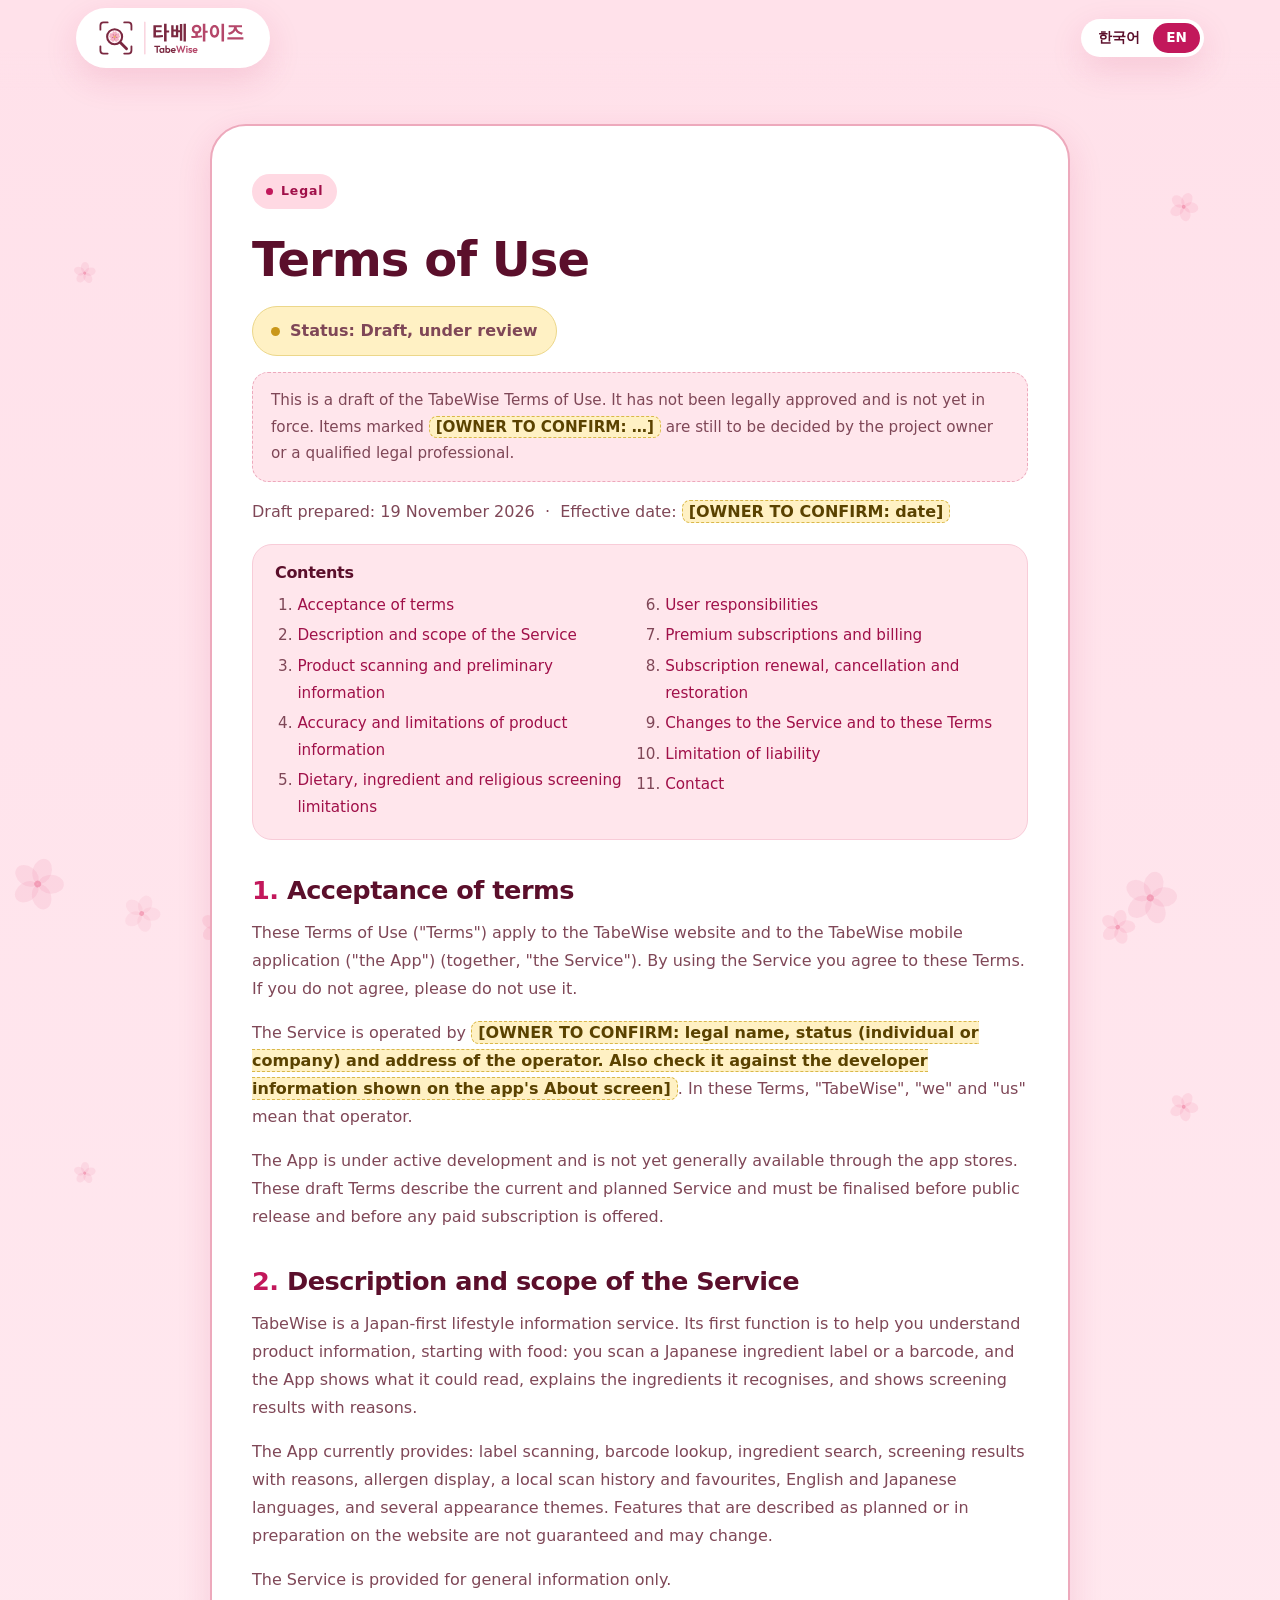
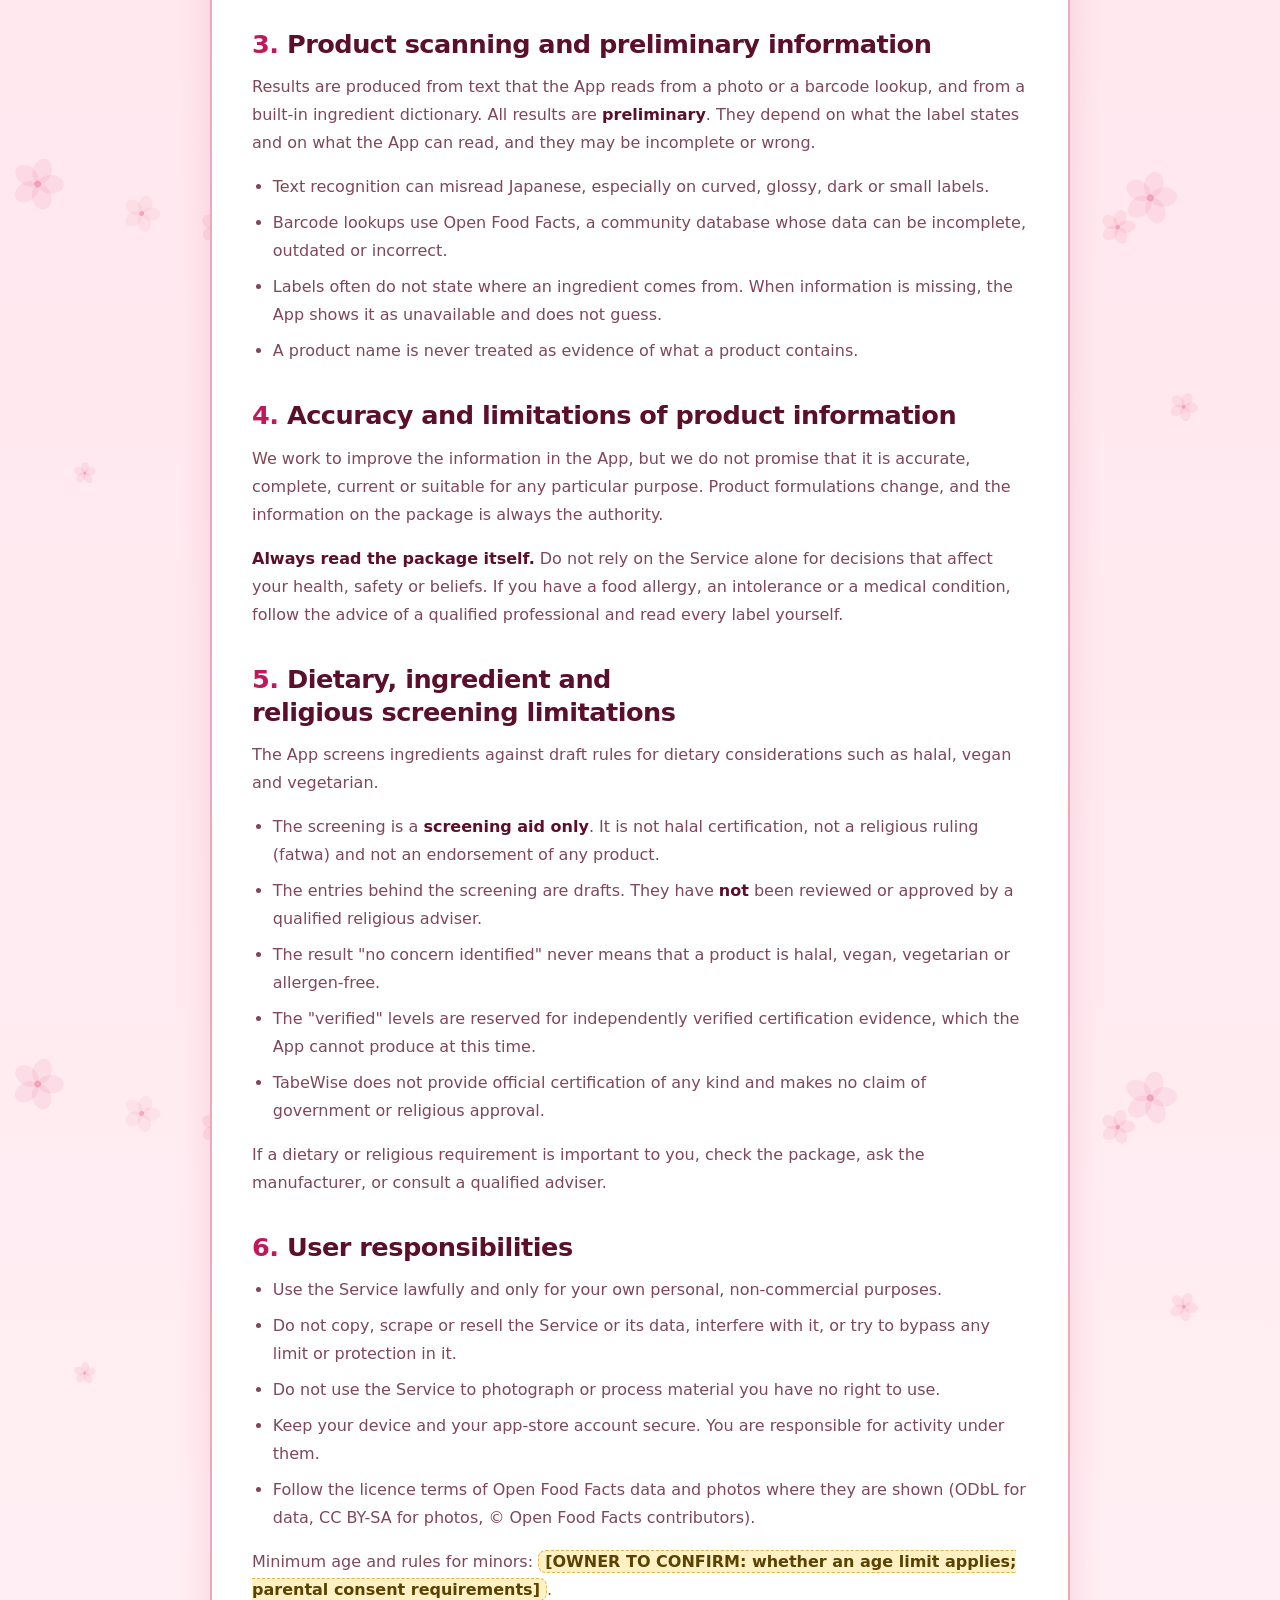
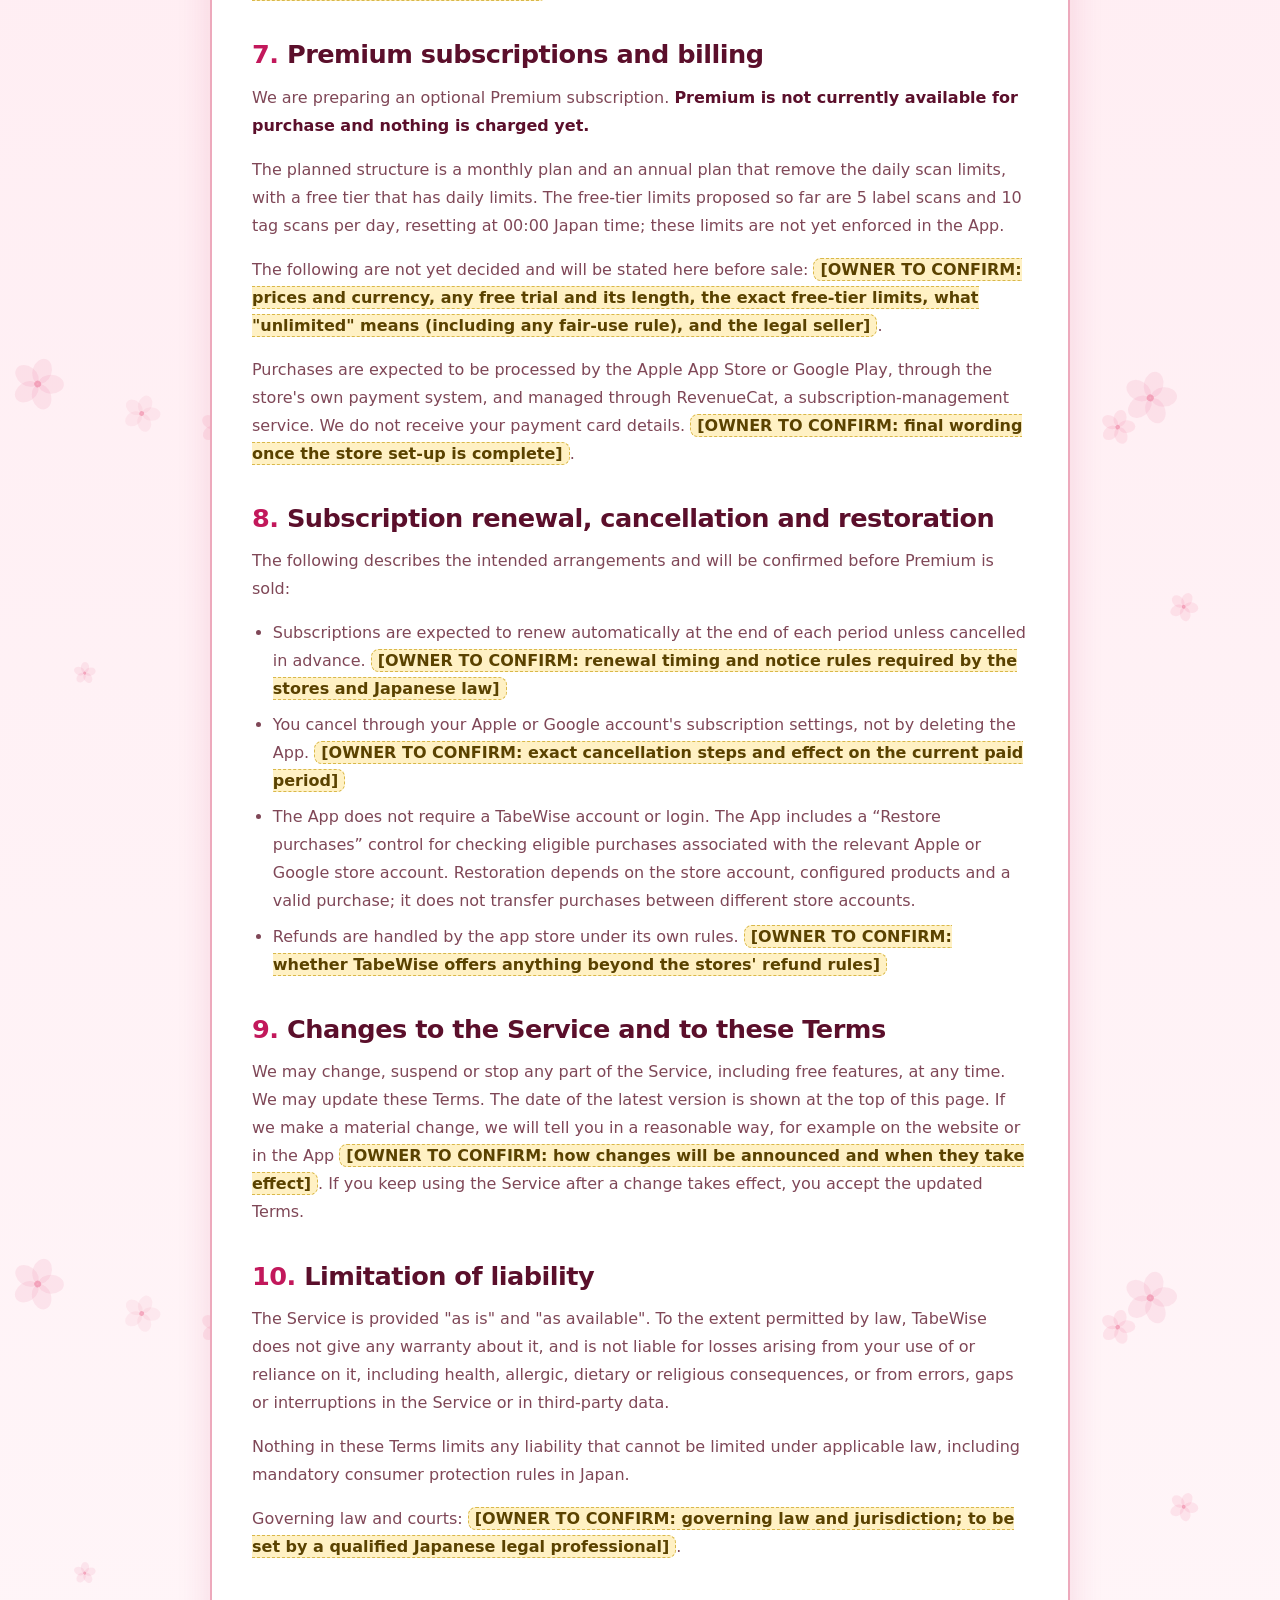
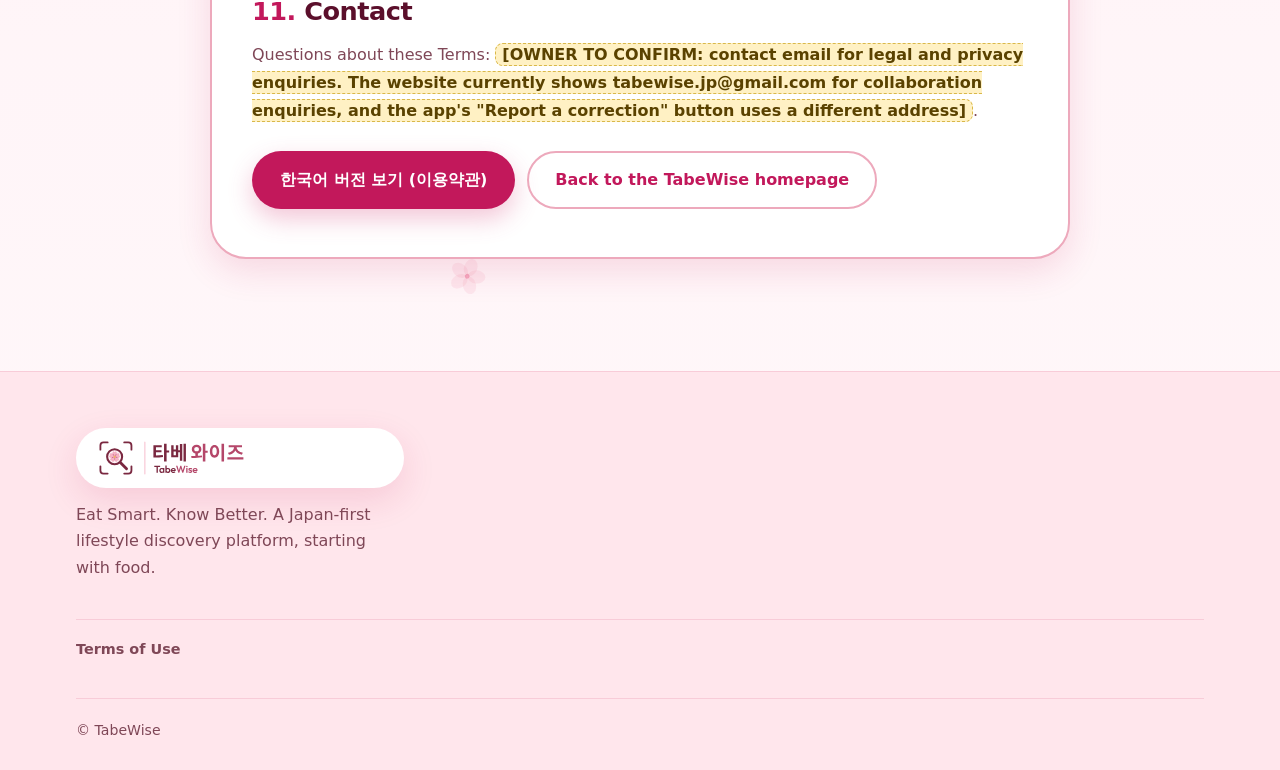
==== terms-en.html @ 06de45da "Add Korean Terms of Use draft (and English version) with footer link Co-Authored-By: Claude Sonnet 5" ====
<!doctype html>
<html lang="en">
<head>
<meta charset="utf-8">
<meta name="color-scheme" content="light">
<meta name="viewport" content="width=device-width, initial-scale=1">
<title>Terms of Use (Draft) | TabeWise</title>
<meta name="description" content="Draft TabeWise Terms of Use (under review). Not yet in force.">
<meta name="theme-color" content="#ffe1ea">
<meta name="robots" content="noindex">
<link rel="icon" type="image/svg+xml" href="images/favicon.svg">
<link rel="icon" type="image/png" sizes="32x32" href="images/favicon-32.png">
<link rel="alternate" hreflang="ko" href="terms.html">
<link rel="alternate" hreflang="en" href="terms-en.html">
<meta property="og:type" content="website">
<meta property="og:site_name" content="TabeWise">
<meta property="og:title" content="Terms of Use (Draft) | TabeWise">
<meta property="og:description" content="Draft TabeWise Terms of Use (under review). Not yet in force.">
<meta property="og:locale" content="en_US">
<link rel="stylesheet" href="css/style.css?v=15">
<link rel="stylesheet" href="css/legal.css?v=2">
</head>
<body>
<header class="nav">
  <div class="wrap">
    <a class="brand" href="index.html" aria-label="TabeWise 타베와이즈"><img src="images/tabewise-logo-animated.svg" width="166" height="52" alt="타베와이즈 TabeWise"></a>
    <div class="lang" role="group" aria-label="Language"><a href="terms.html" lang="ko" hreflang="ko">한국어</a><a href="terms-en.html" lang="en" hreflang="en" aria-current="page">EN</a></div>
  </div>
</header>

<main id="main" class="legal-page">
  <div class="wrap">
    <article class="legal-card legal-doc">
      <span class="eyebrow">Legal</span>
      <h1>Terms of Use</h1>
      <p class="legal-status" role="status"><i aria-hidden="true"></i><span>Status: Draft, under review</span></p>
      <p class="note">This is a draft of the TabeWise Terms of Use. It has not been legally approved and is not yet in force. Items marked <mark class="confirm">[OWNER TO CONFIRM: …]</mark> are still to be decided by the project owner or a qualified legal professional.</p>
      <p class="doc-meta">Draft prepared: 19 November 2026 &nbsp;·&nbsp; Effective date: <mark class="confirm">[OWNER TO CONFIRM: date]</mark></p>
      <nav class="toc" aria-label="Contents"><h2>Contents</h2><ol><li><a href="#acceptance">Acceptance of terms</a></li><li><a href="#scope">Description and scope of the Service</a></li><li><a href="#scanning">Product scanning and preliminary information</a></li><li><a href="#accuracy">Accuracy and limitations of product information</a></li><li><a href="#dietary">Dietary, ingredient and religious screening limitations</a></li><li><a href="#responsibilities">User responsibilities</a></li><li><a href="#premium">Premium subscriptions and billing</a></li><li><a href="#renewal">Subscription renewal, cancellation and restoration</a></li><li><a href="#changes">Changes to the Service and to these Terms</a></li><li><a href="#liability">Limitation of liability</a></li><li><a href="#contact">Contact</a></li></ol></nav>
<section class="doc-section" id="acceptance"><h2><span class="num">1.</span> Acceptance of terms</h2><p>These Terms of Use ("Terms") apply to the TabeWise website and to the TabeWise mobile application ("the App") (together, "the Service"). By using the Service you agree to these Terms. If you do not agree, please do not use it.</p><p>The Service is operated by <mark class="confirm">[OWNER TO CONFIRM: legal name, status (individual or company) and address of the operator. Also check it against the developer information shown on the app's About screen]</mark>. In these Terms, "TabeWise", "we" and "us" mean that operator.</p><p>The App is under active development and is not yet generally available through the app stores. These draft Terms describe the current and planned Service and must be finalised before public release and before any paid subscription is offered.</p></section>
<section class="doc-section" id="scope"><h2><span class="num">2.</span> Description and scope of the Service</h2><p>TabeWise is a Japan-first lifestyle information service. Its first function is to help you understand product information, starting with food: you scan a Japanese ingredient label or a barcode, and the App shows what it could read, explains the ingredients it recognises, and shows screening results with reasons.</p><p>The App currently provides: label scanning, barcode lookup, ingredient search, screening results with reasons, allergen display, a local scan history and favourites, English and Japanese languages, and several appearance themes. Features that are described as planned or in preparation on the website are not guaranteed and may change.</p><p>The Service is provided for general information only.</p></section>
<section class="doc-section" id="scanning"><h2><span class="num">3.</span> Product scanning and preliminary information</h2><p>Results are produced from text that the App reads from a photo or a barcode lookup, and from a built-in ingredient dictionary. All results are <strong>preliminary</strong>. They depend on what the label states and on what the App can read, and they may be incomplete or wrong.</p><ul><li>Text recognition can misread Japanese, especially on curved, glossy, dark or small labels.</li><li>Barcode lookups use Open Food Facts, a community database whose data can be incomplete, outdated or incorrect.</li><li>Labels often do not state where an ingredient comes from. When information is missing, the App shows it as unavailable and does not guess.</li><li>A product name is never treated as evidence of what a product contains.</li></ul></section>
<section class="doc-section" id="accuracy"><h2><span class="num">4.</span> Accuracy and limitations of product information</h2><p>We work to improve the information in the App, but we do not promise that it is accurate, complete, current or suitable for any particular purpose. Product formulations change, and the information on the package is always the authority.</p><p><strong>Always read the package itself.</strong> Do not rely on the Service alone for decisions that affect your health, safety or beliefs. If you have a food allergy, an intolerance or a medical condition, follow the advice of a qualified professional and read every label yourself.</p></section>
<section class="doc-section" id="dietary"><h2><span class="num">5.</span> Dietary, ingredient and religious screening limitations</h2><p>The App screens ingredients against draft rules for dietary considerations such as halal, vegan and vegetarian.</p><ul><li>The screening is a <strong>screening aid only</strong>. It is not halal certification, not a religious ruling (fatwa) and not an endorsement of any product.</li><li>The entries behind the screening are drafts. They have <strong>not</strong> been reviewed or approved by a qualified religious adviser.</li><li>The result "no concern identified" never means that a product is halal, vegan, vegetarian or allergen-free.</li><li>The "verified" levels are reserved for independently verified certification evidence, which the App cannot produce at this time.</li><li>TabeWise does not provide official certification of any kind and makes no claim of government or religious approval.</li></ul><p>If a dietary or religious requirement is important to you, check the package, ask the manufacturer, or consult a qualified adviser.</p></section>
<section class="doc-section" id="responsibilities"><h2><span class="num">6.</span> User responsibilities</h2><ul><li>Use the Service lawfully and only for your own personal, non-commercial purposes.</li><li>Do not copy, scrape or resell the Service or its data, interfere with it, or try to bypass any limit or protection in it.</li><li>Do not use the Service to photograph or process material you have no right to use.</li><li>Keep your device and your app-store account secure. You are responsible for activity under them.</li><li>Follow the licence terms of Open Food Facts data and photos where they are shown (ODbL for data, CC BY-SA for photos, © Open Food Facts contributors).</li></ul><p>Minimum age and rules for minors: <mark class="confirm">[OWNER TO CONFIRM: whether an age limit applies; parental consent requirements]</mark>.</p></section>
<section class="doc-section" id="premium"><h2><span class="num">7.</span> Premium subscriptions and billing</h2><p>We are preparing an optional Premium subscription. <strong>Premium is not currently available for purchase and nothing is charged yet.</strong></p><p>The planned structure is a monthly plan and an annual plan that remove the daily scan limits, with a free tier that has daily limits. The free-tier limits proposed so far are 5 label scans and 10 tag scans per day, resetting at 00:00 Japan time; these limits are not yet enforced in the App.</p><p>The following are not yet decided and will be stated here before sale: <mark class="confirm">[OWNER TO CONFIRM: prices and currency, any free trial and its length, the exact free-tier limits, what "unlimited" means (including any fair-use rule), and the legal seller]</mark>.</p><p>Purchases are expected to be processed by the Apple App Store or Google Play, through the store's own payment system, and managed through RevenueCat, a subscription-management service. We do not receive your payment card details. <mark class="confirm">[OWNER TO CONFIRM: final wording once the store set-up is complete]</mark>.</p></section>
<section class="doc-section" id="renewal"><h2><span class="num">8.</span> Subscription renewal, cancellation and restoration</h2><p>The following describes the intended arrangements and will be confirmed before Premium is sold:</p><ul><li>Subscriptions are expected to renew automatically at the end of each period unless cancelled in advance. <mark class="confirm">[OWNER TO CONFIRM: renewal timing and notice rules required by the stores and Japanese law]</mark></li><li>You cancel through your Apple or Google account's subscription settings, not by deleting the App. <mark class="confirm">[OWNER TO CONFIRM: exact cancellation steps and effect on the current paid period]</mark></li><li>The App does not require a TabeWise account or login. The App includes a “Restore purchases” control for checking eligible purchases associated with the relevant Apple or Google store account. Restoration depends on the store account, configured products and a valid purchase; it does not transfer purchases between different store accounts.</li><li>Refunds are handled by the app store under its own rules. <mark class="confirm">[OWNER TO CONFIRM: whether TabeWise offers anything beyond the stores' refund rules]</mark></li></ul></section>
<section class="doc-section" id="changes"><h2><span class="num">9.</span> Changes to the Service and to these Terms</h2><p>We may change, suspend or stop any part of the Service, including free features, at any time. We may update these Terms. The date of the latest version is shown at the top of this page. If we make a material change, we will tell you in a reasonable way, for example on the website or in the App <mark class="confirm">[OWNER TO CONFIRM: how changes will be announced and when they take effect]</mark>. If you keep using the Service after a change takes effect, you accept the updated Terms.</p></section>
<section class="doc-section" id="liability"><h2><span class="num">10.</span> Limitation of liability</h2><p>The Service is provided "as is" and "as available". To the extent permitted by law, TabeWise does not give any warranty about it, and is not liable for losses arising from your use of or reliance on it, including health, allergic, dietary or religious consequences, or from errors, gaps or interruptions in the Service or in third-party data.</p><p>Nothing in these Terms limits any liability that cannot be limited under applicable law, including mandatory consumer protection rules in Japan.</p><p>Governing law and courts: <mark class="confirm">[OWNER TO CONFIRM: governing law and jurisdiction; to be set by a qualified Japanese legal professional]</mark>.</p></section>
<section class="doc-section" id="contact"><h2><span class="num">11.</span> Contact</h2><p>Questions about these Terms: <mark class="confirm">[OWNER TO CONFIRM: contact email for legal and privacy enquiries. The website currently shows tabewise.jp@gmail.com for collaboration enquiries, and the app's "Report a correction" button uses a different address]</mark>.</p></section>
      <div class="legal-actions">
        <a class="btn btn-primary" href="terms.html" lang="ko" hreflang="ko">한국어 버전 보기 (이용약관)</a>
        <a class="btn btn-ghost" href="index.html">Back to the TabeWise homepage</a>
      </div>
    </article>
  </div>
</main>

<footer>
  <div class="wrap">
    <div class="fgrid">
      <div>
        <a class="brand" href="#top" aria-label="TabeWise 타베와이즈"><img src="images/tabewise-logo-animated.svg" width="166" height="52" alt="타베와이즈 TabeWise"></a>
        <p class="foot-p">Eat Smart. Know Better. A Japan-first lifestyle discovery platform, starting with food.</p>
      </div>
    </div>
    <nav class="legal-links" aria-label="Legal"><a href="terms-en.html">Terms of Use</a></nav>
    <div class="small"><span>© TabeWise</span></div>
  </div>
</footer>
</body>
</html>
---- css/style.css ----
:root{
    --bg:#fff0f3; --bg2:#ffe6ec; --card:#ffffff; --ink:#5b0f2b; --muted:#7f4757;
    --pink:#ffd9e3; --pink2:#eda9bc; --rose:#c2185b; --rose-d:#a01049;
    --lav:#e9defc; --mint:#dcefc6; --peach:#ffe3d2; --sky:#dcedff; --butter:#fff1c4;
    --bg-top:#ffe1ea; --bg-bottom:#fff8fa; --on-rose:#fff; --cta-a:#d6336f; --cta-b:#a01049;
    --line:#f8ccd8; --shadow:0 12px 34px rgba(201,36,92,.14); --dark:#ffd9e3; --on-dark:#5b0f2b; --green:#1d6a1f;
  }
  *{box-sizing:border-box}
  html{scroll-behavior:smooth}
  body{margin:0;background:url("data:image/svg+xml,%3Csvg xmlns=%22http://www.w3.org/2000/svg%22 width=%22900%22 height=%22900%22 viewBox=%220 0 900 900%22%3E%3Cg transform=%22translate%28407.1 503.8%29 rotate%28168%29%22 fill=%22%23ec6f94%22 fill-opacity=%220.11%22%3E%3Cellipse cx=%220%22 cy=%22-13.1%22 rx=%229.3%22 ry=%2212.5%22 transform=%22rotate%280%29%22/%3E%3Cellipse cx=%220%22 cy=%22-13.1%22 rx=%229.3%22 ry=%2212.5%22 transform=%22rotate%2872%29%22/%3E%3Cellipse cx=%220%22 cy=%22-13.1%22 rx=%229.3%22 ry=%2212.5%22 transform=%22rotate%28144%29%22/%3E%3Cellipse cx=%220%22 cy=%22-13.1%22 rx=%229.3%22 ry=%2212.5%22 transform=%22rotate%28216%29%22/%3E%3Cellipse cx=%220%22 cy=%22-13.1%22 rx=%229.3%22 ry=%2212.5%22 transform=%22rotate%28288%29%22/%3E%3Ccircle r=%223.3%22 fill-opacity=%22.5%22/%3E%3C/g%3E%3Cg transform=%22translate%28528.6 166.2%29 rotate%28227%29%22 fill=%22%23ec6f94%22 fill-opacity=%220.13%22%3E%3Cellipse cx=%220%22 cy=%22-9.5%22 rx=%226.7%22 ry=%229.0%22 transform=%22rotate%280%29%22/%3E%3Cellipse cx=%220%22 cy=%22-9.5%22 rx=%226.7%22 ry=%229.0%22 transform=%22rotate%2872%29%22/%3E%3Cellipse cx=%220%22 cy=%22-9.5%22 rx=%226.7%22 ry=%229.0%22 transform=%22rotate%28144%29%22/%3E%3Cellipse cx=%220%22 cy=%22-9.5%22 rx=%226.7%22 ry=%229.0%22 transform=%22rotate%28216%29%22/%3E%3Cellipse cx=%220%22 cy=%22-9.5%22 rx=%226.7%22 ry=%229.0%22 transform=%22rotate%28288%29%22/%3E%3Ccircle r=%222.4%22 fill-opacity=%22.5%22/%3E%3C/g%3E%3Cg transform=%22translate%2884.7 273.1%29 rotate%28291%29%22 fill=%22%23ec6f94%22 fill-opacity=%220.12%22%3E%3Cellipse cx=%220%22 cy=%22-5.7%22 rx=%224.1%22 ry=%225.5%22 transform=%22rotate%280%29%22/%3E%3Cellipse cx=%220%22 cy=%22-5.7%22 rx=%224.1%22 ry=%225.5%22 transform=%22rotate%2872%29%22/%3E%3Cellipse cx=%220%22 cy=%22-5.7%22 rx=%224.1%22 ry=%225.5%22 transform=%22rotate%28144%29%22/%3E%3Cellipse cx=%220%22 cy=%22-5.7%22 rx=%224.1%22 ry=%225.5%22 transform=%22rotate%28216%29%22/%3E%3Cellipse cx=%220%22 cy=%22-5.7%22 rx=%224.1%22 ry=%225.5%22 transform=%22rotate%28288%29%22/%3E%3Ccircle r=%221.5%22 fill-opacity=%22.5%22/%3E%3C/g%3E%3Cg transform=%22translate%2837.7 -16.0%29 rotate%28235%29%22 fill=%22%23ec6f94%22 fill-opacity=%220.12%22%3E%3Cellipse cx=%220%22 cy=%22-13.4%22 rx=%229.5%22 ry=%2212.8%22 transform=%22rotate%280%29%22/%3E%3Cellipse cx=%220%22 cy=%22-13.4%22 rx=%229.5%22 ry=%2212.8%22 transform=%22rotate%2872%29%22/%3E%3Cellipse cx=%220%22 cy=%22-13.4%22 rx=%229.5%22 ry=%2212.8%22 transform=%22rotate%28144%29%22/%3E%3Cellipse cx=%220%22 cy=%22-13.4%22 rx=%229.5%22 ry=%2212.8%22 transform=%22rotate%28216%29%22/%3E%3Cellipse cx=%220%22 cy=%22-13.4%22 rx=%229.5%22 ry=%2212.8%22 transform=%22rotate%28288%29%22/%3E%3Ccircle r=%223.4%22 fill-opacity=%22.5%22/%3E%3C/g%3E%3Cg transform=%22translate%2837.7 884.0%29 rotate%28235%29%22 fill=%22%23ec6f94%22 fill-opacity=%220.12%22%3E%3Cellipse cx=%220%22 cy=%22-13.4%22 rx=%229.5%22 ry=%2212.8%22 transform=%22rotate%280%29%22/%3E%3Cellipse cx=%220%22 cy=%22-13.4%22 rx=%229.5%22 ry=%2212.8%22 transform=%22rotate%2872%29%22/%3E%3Cellipse cx=%220%22 cy=%22-13.4%22 rx=%229.5%22 ry=%2212.8%22 transform=%22rotate%28144%29%22/%3E%3Cellipse cx=%220%22 cy=%22-13.4%22 rx=%229.5%22 ry=%2212.8%22 transform=%22rotate%28216%29%22/%3E%3Cellipse cx=%220%22 cy=%22-13.4%22 rx=%229.5%22 ry=%2212.8%22 transform=%22rotate%28288%29%22/%3E%3Ccircle r=%223.4%22 fill-opacity=%22.5%22/%3E%3C/g%3E%3Cg transform=%22translate%28937.7 -16.0%29 rotate%28235%29%22 fill=%22%23ec6f94%22 fill-opacity=%220.12%22%3E%3Cellipse cx=%220%22 cy=%22-13.4%22 rx=%229.5%22 ry=%2212.8%22 transform=%22rotate%280%29%22/%3E%3Cellipse cx=%220%22 cy=%22-13.4%22 rx=%229.5%22 ry=%2212.8%22 transform=%22rotate%2872%29%22/%3E%3Cellipse cx=%220%22 cy=%22-13.4%22 rx=%229.5%22 ry=%2212.8%22 transform=%22rotate%28144%29%22/%3E%3Cellipse cx=%220%22 cy=%22-13.4%22 rx=%229.5%22 ry=%2212.8%22 transform=%22rotate%28216%29%22/%3E%3Cellipse cx=%220%22 cy=%22-13.4%22 rx=%229.5%22 ry=%2212.8%22 transform=%22rotate%28288%29%22/%3E%3Ccircle r=%223.4%22 fill-opacity=%22.5%22/%3E%3C/g%3E%3Cg transform=%22translate%28937.7 884.0%29 rotate%28235%29%22 fill=%22%23ec6f94%22 fill-opacity=%220.12%22%3E%3Cellipse cx=%220%22 cy=%22-13.4%22 rx=%229.5%22 ry=%2212.8%22 transform=%22rotate%280%29%22/%3E%3Cellipse cx=%220%22 cy=%22-13.4%22 rx=%229.5%22 ry=%2212.8%22 transform=%22rotate%2872%29%22/%3E%3Cellipse cx=%220%22 cy=%22-13.4%22 rx=%229.5%22 ry=%2212.8%22 transform=%22rotate%28144%29%22/%3E%3Cellipse cx=%220%22 cy=%22-13.4%22 rx=%229.5%22 ry=%2212.8%22 transform=%22rotate%28216%29%22/%3E%3Cellipse cx=%220%22 cy=%22-13.4%22 rx=%229.5%22 ry=%2212.8%22 transform=%22rotate%28288%29%22/%3E%3Ccircle r=%223.4%22 fill-opacity=%22.5%22/%3E%3C/g%3E%3Cg transform=%22translate%28141.7 13.5%29 rotate%2821%29%22 fill=%22%23ec6f94%22 fill-opacity=%220.09%22%3E%3Cellipse cx=%220%22 cy=%22-9.6%22 rx=%226.8%22 ry=%229.2%22 transform=%22rotate%280%29%22/%3E%3Cellipse cx=%220%22 cy=%22-9.6%22 rx=%226.8%22 ry=%229.2%22 transform=%22rotate%2872%29%22/%3E%3Cellipse cx=%220%22 cy=%22-9.6%22 rx=%226.8%22 ry=%229.2%22 transform=%22rotate%28144%29%22/%3E%3Cellipse cx=%220%22 cy=%22-9.6%22 rx=%226.8%22 ry=%229.2%22 transform=%22rotate%28216%29%22/%3E%3Cellipse cx=%220%22 cy=%22-9.6%22 rx=%226.8%22 ry=%229.2%22 transform=%22rotate%28288%29%22/%3E%3Ccircle r=%222.4%22 fill-opacity=%22.5%22/%3E%3C/g%3E%3Cg transform=%22translate%28141.7 913.5%29 rotate%2821%29%22 fill=%22%23ec6f94%22 fill-opacity=%220.09%22%3E%3Cellipse cx=%220%22 cy=%22-9.6%22 rx=%226.8%22 ry=%229.2%22 transform=%22rotate%280%29%22/%3E%3Cellipse cx=%220%22 cy=%22-9.6%22 rx=%226.8%22 ry=%229.2%22 transform=%22rotate%2872%29%22/%3E%3Cellipse cx=%220%22 cy=%22-9.6%22 rx=%226.8%22 ry=%229.2%22 transform=%22rotate%28144%29%22/%3E%3Cellipse cx=%220%22 cy=%22-9.6%22 rx=%226.8%22 ry=%229.2%22 transform=%22rotate%28216%29%22/%3E%3Cellipse cx=%220%22 cy=%22-9.6%22 rx=%226.8%22 ry=%229.2%22 transform=%22rotate%28288%29%22/%3E%3Ccircle r=%222.4%22 fill-opacity=%22.5%22/%3E%3C/g%3E%3Cg transform=%22translate%28217.7 27.1%29 rotate%28159%29%22 fill=%22%23ec6f94%22 fill-opacity=%220.13%22%3E%3Cellipse cx=%220%22 cy=%22-9.0%22 rx=%226.4%22 ry=%228.6%22 transform=%22rotate%280%29%22/%3E%3Cellipse cx=%220%22 cy=%22-9.0%22 rx=%226.4%22 ry=%228.6%22 transform=%22rotate%2872%29%22/%3E%3Cellipse cx=%220%22 cy=%22-9.0%22 rx=%226.4%22 ry=%228.6%22 transform=%22rotate%28144%29%22/%3E%3Cellipse cx=%220%22 cy=%22-9.0%22 rx=%226.4%22 ry=%228.6%22 transform=%22rotate%28216%29%22/%3E%3Cellipse cx=%220%22 cy=%22-9.0%22 rx=%226.4%22 ry=%228.6%22 transform=%22rotate%28288%29%22/%3E%3Ccircle r=%222.3%22 fill-opacity=%22.5%22/%3E%3C/g%3E%3Cg transform=%22translate%28217.7 927.1%29 rotate%28159%29%22 fill=%22%23ec6f94%22 fill-opacity=%220.13%22%3E%3Cellipse cx=%220%22 cy=%22-9.0%22 rx=%226.4%22 ry=%228.6%22 transform=%22rotate%280%29%22/%3E%3Cellipse cx=%220%22 cy=%22-9.0%22 rx=%226.4%22 ry=%228.6%22 transform=%22rotate%2872%29%22/%3E%3Cellipse cx=%220%22 cy=%22-9.0%22 rx=%226.4%22 ry=%228.6%22 transform=%22rotate%28144%29%22/%3E%3Cellipse cx=%220%22 cy=%22-9.0%22 rx=%226.4%22 ry=%228.6%22 transform=%22rotate%28216%29%22/%3E%3Cellipse cx=%220%22 cy=%22-9.0%22 rx=%226.4%22 ry=%228.6%22 transform=%22rotate%28288%29%22/%3E%3Ccircle r=%222.3%22 fill-opacity=%22.5%22/%3E%3C/g%3E%3Cg transform=%22translate%28467.2 576.3%29 rotate%28238%29%22 fill=%22%23ec6f94%22 fill-opacity=%220.11%22%3E%3Cellipse cx=%220%22 cy=%22-9.3%22 rx=%226.6%22 ry=%228.9%22 transform=%22rotate%280%29%22/%3E%3Cellipse cx=%220%22 cy=%22-9.3%22 rx=%226.6%22 ry=%228.9%22 transform=%22rotate%2872%29%22/%3E%3Cellipse cx=%220%22 cy=%22-9.3%22 rx=%226.6%22 ry=%228.9%22 transform=%22rotate%28144%29%22/%3E%3Cellipse cx=%220%22 cy=%22-9.3%22 rx=%226.6%22 ry=%228.9%22 transform=%22rotate%28216%29%22/%3E%3Cellipse cx=%220%22 cy=%22-9.3%22 rx=%226.6%22 ry=%228.9%22 transform=%22rotate%28288%29%22/%3E%3Ccircle r=%222.4%22 fill-opacity=%22.5%22/%3E%3C/g%3E%3Cg transform=%22translate%28250.3 -2.1%29 rotate%28302%29%22 fill=%22%23ec6f94%22 fill-opacity=%220.12%22%3E%3Cellipse cx=%220%22 cy=%22-13.7%22 rx=%229.7%22 ry=%2213.1%22 transform=%22rotate%280%29%22/%3E%3Cellipse cx=%220%22 cy=%22-13.7%22 rx=%229.7%22 ry=%2213.1%22 transform=%22rotate%2872%29%22/%3E%3Cellipse cx=%220%22 cy=%22-13.7%22 rx=%229.7%22 ry=%2213.1%22 transform=%22rotate%28144%29%22/%3E%3Cellipse cx=%220%22 cy=%22-13.7%22 rx=%229.7%22 ry=%2213.1%22 transform=%22rotate%28216%29%22/%3E%3Cellipse cx=%220%22 cy=%22-13.7%22 rx=%229.7%22 ry=%2213.1%22 transform=%22rotate%28288%29%22/%3E%3Ccircle r=%223.5%22 fill-opacity=%22.5%22/%3E%3C/g%3E%3Cg transform=%22translate%28250.3 897.9%29 rotate%28302%29%22 fill=%22%23ec6f94%22 fill-opacity=%220.12%22%3E%3Cellipse cx=%220%22 cy=%22-13.7%22 rx=%229.7%22 ry=%2213.1%22 transform=%22rotate%280%29%22/%3E%3Cellipse cx=%220%22 cy=%22-13.7%22 rx=%229.7%22 ry=%2213.1%22 transform=%22rotate%2872%29%22/%3E%3Cellipse cx=%220%22 cy=%22-13.7%22 rx=%229.7%22 ry=%2213.1%22 transform=%22rotate%28144%29%22/%3E%3Cellipse cx=%220%22 cy=%22-13.7%22 rx=%229.7%22 ry=%2213.1%22 transform=%22rotate%28216%29%22/%3E%3Cellipse cx=%220%22 cy=%22-13.7%22 rx=%229.7%22 ry=%2213.1%22 transform=%22rotate%28288%29%22/%3E%3Ccircle r=%223.5%22 fill-opacity=%22.5%22/%3E%3C/g%3E%3Cg transform=%22translate%28283.7 206.7%29 rotate%2825%29%22 fill=%22%23ec6f94%22 fill-opacity=%220.13%22%3E%3Cellipse cx=%220%22 cy=%22-7.5%22 rx=%225.3%22 ry=%227.2%22 transform=%22rotate%280%29%22/%3E%3Cellipse cx=%220%22 cy=%22-7.5%22 rx=%225.3%22 ry=%227.2%22 transform=%22rotate%2872%29%22/%3E%3Cellipse cx=%220%22 cy=%22-7.5%22 rx=%225.3%22 ry=%227.2%22 transform=%22rotate%28144%29%22/%3E%3Cellipse cx=%220%22 cy=%22-7.5%22 rx=%225.3%22 ry=%227.2%22 transform=%22rotate%28216%29%22/%3E%3Cellipse cx=%220%22 cy=%22-7.5%22 rx=%225.3%22 ry=%227.2%22 transform=%22rotate%28288%29%22/%3E%3Ccircle r=%221.9%22 fill-opacity=%22.5%22/%3E%3C/g%3E%3C/svg%3E") 0 0/900px,linear-gradient(180deg,var(--bg-top),var(--bg-bottom));background-color:var(--bg);color:var(--ink);font:16px/1.65 Roboto,system-ui,-apple-system,"Hiragino Sans","Noto Sans JP",Segoe UI,sans-serif;overflow-x:hidden}
  a{color:var(--rose)}
  h1,h2,h3,h4{line-height:1.15;margin:0 0 .5em;letter-spacing:-.02em}
  p{margin:0 0 1em}
  .wrap{max-width:1160px;margin:0 auto;padding:0 16px}
  section{padding:80px 0}
  h2{font-size:clamp(1.8rem,4.5vw,2.8rem)}
  .eyebrow{display:inline-flex;align-items:center;gap:8px;background:var(--pink);color:var(--rose-d);font-weight:700;font-size:.78rem;letter-spacing:.07em;text-transform:uppercase;padding:7px 14px;border-radius:999px;margin-bottom:16px}
  .eyebrow::before{content:"";width:7px;height:7px;border-radius:50%;background:var(--rose)}
  .lead{color:var(--muted);font-size:1.1rem;max-width:40em}

  .btn{display:inline-flex;align-items:center;gap:8px;padding:14px 26px;border-radius:999px;font-weight:700;text-decoration:none;transition:.2s;border:2px solid transparent}
  .btn:hover{transform:translateY(-2px)}
  .btn-primary{background:var(--rose);color:var(--on-rose);box-shadow:0 10px 24px rgba(214,69,126,.3)}
  .btn-primary:hover{background:var(--rose-d)}
  .btn-ghost{background:transparent;color:var(--rose);border-color:var(--pink2)}
  .link{font-weight:700;text-decoration:none}
  .link::after{content:" →"}

  /* nav */
  header.nav{position:sticky;top:0;z-index:20;background:transparent;pointer-events:none}.nav .wrap>*{pointer-events:auto}
  .nav .wrap{display:flex;align-items:center;justify-content:space-between;height:76px;gap:16px}.brand{background:var(--card);padding:6px 14px 6px 8px;border-radius:999px;box-shadow:var(--shadow)}
  .brand{display:flex;align-items:center;gap:10px;font-weight:800;font-size:1.1rem;color:var(--ink);text-decoration:none}
  .logo{width:36px;height:36px;display:grid;place-items:center}.lang{display:flex;background:var(--card);border-radius:999px;padding:4px;box-shadow:var(--shadow)}.lang button{border:0;background:transparent;color:var(--ink);font-weight:700;font-size:.85rem;line-height:1;font-family:inherit;padding:8px 13px;border-radius:999px;cursor:pointer}.lang button[aria-pressed=true]{background:var(--rose);color:var(--on-rose)}
  .wm{font-weight:800;letter-spacing:-.4px;color:var(--ink)}.wm i{font-style:normal;font-size:.5em;letter-spacing:.12em;color:var(--rose);margin-left:.6em;font-weight:700}.lens{width:100%;height:100%;display:block}
  .nav ul{background:var(--pink);border-radius:999px;padding:6px 10px;box-shadow:var(--shadow);display:flex;gap:6px;list-style:none;margin:0;padding:0}
  .nav ul a{text-decoration:none;color:var(--ink);font-weight:600;font-size:.94rem;padding:7px 16px;border-radius:999px;display:block}
  .nav ul a:hover{background:#fff;color:var(--rose-d)}
  

  /* hero */
  .hero{position:relative;overflow:hidden;margin:-76px 12px 0;border-radius:0 0 40px 40px;padding:150px 0 0;text-align:center;background:transparent}
  .hero h1{font-size:clamp(2.5rem,7vw,5rem);max-width:13em;margin:0 auto 20px}
  .hero h1 em{font-style:normal;color:var(--rose)}
  .hero .lead{margin:0 auto 30px}
  .hero .cta{display:flex;gap:12px;justify-content:center;flex-wrap:wrap}

  /* marquee */
  .ticker{background:var(--pink);color:var(--rose-d);margin-top:0;overflow:hidden;white-space:nowrap;padding:16px 0}
  .track{display:inline-flex;gap:48px;animation:slide 30s linear infinite;padding-left:48px}
  .track span{font-weight:700;display:inline-flex;align-items:center;gap:48px}
  .track span::after{content:"✦";opacity:.7}
  @keyframes slide{to{transform:translateX(-50%)}}
  @media (prefers-reduced-motion:reduce){.track{animation:none}}

  /* built with */
  .emblem{width:104px;height:104px;margin:0 auto 14px;background:#fffafb;border-radius:50%;padding:10px;box-shadow:0 0 0 10px rgba(255,255,255,.55),var(--shadow)}

  /* about split */
  .split{display:grid;grid-template-columns:1fr 1fr;gap:56px;align-items:center}
  @media(max-width:860px){.split{grid-template-columns:1fr;gap:32px}}
  .art{border-radius:32px;min-height:340px;background:linear-gradient(145deg,var(--pink),var(--lav));position:relative;display:grid;place-items:center;overflow:hidden}
  .art::before,.art::after{content:"";position:absolute;border-radius:50%;background:rgba(255,255,255,.4)}
  .art::before{width:220px;height:220px;top:-60px;right:-50px}
  .art::after{width:150px;height:150px;bottom:-40px;left:-30px}
  .checks{list-style:none;padding:0;margin:20px 0 24px}
  .checks li{padding:10px 0 10px 40px;position:relative;font-weight:600}
  .checks li::before{content:"✓";position:absolute;left:0;top:9px;width:26px;height:26px;border-radius:50%;background:var(--pink);color:var(--rose-d);display:grid;place-items:center;font-size:.85rem}

  /* result slider */
  .slider{display:flex;gap:18px;overflow-x:auto;scroll-snap-type:x mandatory;padding:8px 2px 24px;margin-top:28px}
  .slide{flex:0 0 min(300px,80%);scroll-snap-align:start;border-radius:28px;padding:28px;min-height:260px;display:flex;flex-direction:column;justify-content:flex-end;color:#3a2230}
  .slide h5{margin:0 0 .5em;font-size:1.15rem;letter-spacing:.03em}
  .slide p{margin:0;font-size:.93rem}
  .slide .ic{font-size:2.4rem;margin-bottom:auto}
  .s1{background:#ffcfd9}.s2{background:var(--butter)}.s3{background:var(--sky)}.s4{background:var(--mint)}.s4 h5{color:#1d6a1f}
  .s5{background:repeating-linear-gradient(45deg,#f1eaee,#f1eaee 10px,#e8dfe4 10px,#e8dfe4 20px)}

  /* features + quote */
  .feats{display:grid;grid-template-columns:repeat(auto-fit,minmax(250px,1fr));gap:20px;margin-top:32px}
  .feat{padding:6px 0}
  .feat .ico{width:54px;height:54px;border-radius:18px;background:var(--pink);display:grid;place-items:center;font-size:1.5rem;margin-bottom:14px}
  .feat p{color:var(--muted);margin:0}

  /* services */
  .svc{display:grid;grid-template-columns:repeat(auto-fit,minmax(300px,1fr));gap:20px}
  .svc .card{background:var(--card);border:1px solid var(--line);border-radius:28px;padding:30px;box-shadow:var(--shadow)}
  .card .ico{width:54px;height:54px;border-radius:18px;display:grid;place-items:center;font-size:1.5rem;margin-bottom:16px}
  .card p{color:var(--muted)}

  /* stats */

  /* process */
  .steps{display:grid;grid-template-columns:repeat(auto-fit,minmax(240px,1fr));gap:20px;margin-top:32px;counter-reset:s}
  .step{background:var(--card);border:1px solid var(--line);border-radius:28px;padding:28px;position:relative}
  .step small{display:inline-block;background:var(--pink);color:var(--rose-d);font-weight:700;border-radius:999px;padding:3px 12px;margin-bottom:14px}
  .step p{color:var(--muted);margin:0}

  /* limits */
  .limits{background:var(--card);border:2px solid var(--pink2);border-radius:32px;padding:36px;box-shadow:var(--shadow)}
  .limits ul{padding-left:1.2em;color:var(--muted);margin:0}
  .limits li{margin-bottom:10px}
  .limits li b{color:var(--ink)}

  /* CTA */
  .cta-banner{border-radius:36px;padding:72px 28px;text-align:center;color:#fff;background:
    radial-gradient(circle at 15% 20%,rgba(255,255,255,.3) 0,transparent 35%),
    radial-gradient(circle at 90% 80%,rgba(233,222,252,.45) 0,transparent 40%),
    linear-gradient(135deg,var(--cta-a),var(--cta-b))}
  .cta-banner h2{max-width:14em;margin:0 auto 24px}
  .btn-white{background:#fff;color:var(--cta-b)}
  pre{background:rgba(255,255,255,.92);color:#4a2538;text-align:left;max-width:560px;margin:28px auto 0;padding:18px 22px;border-radius:20px;overflow:auto;font-size:.88rem;line-height:1.7}


  footer{background:var(--bg2);border-top:1px solid var(--line);padding:56px 0 28px;margin-top:40px}
  .fgrid{display:grid;grid-template-columns:1.4fr 1fr 1fr 1fr;gap:32px}
  @media(max-width:820px){.fgrid{grid-template-columns:1fr 1fr}}
  footer h4{font-size:.85rem;text-transform:uppercase;letter-spacing:.08em;color:var(--rose-d)}
  footer ul{list-style:none;margin:0;padding:0}
  footer li{margin-bottom:8px}
  footer a{color:var(--muted);text-decoration:none}
  footer a:hover{color:var(--rose)}
  footer .small{margin-top:36px;padding-top:20px;border-top:1px solid var(--line);color:var(--muted);font-size:.88rem;display:flex;justify-content:space-between;gap:12px;flex-wrap:wrap}

  /* Sakura app motifs */
  .waves{background-image:radial-gradient(circle at 50% 100%,transparent 0 18px,rgba(247,169,198,.35) 18px 20px,transparent 20px 28px,rgba(247,169,198,.3) 28px 30px,transparent 30px);background-size:48px 24px}
  .bloom{position:absolute;pointer-events:none;font-size:3rem;filter:drop-shadow(0 4px 6px rgba(201,36,92,.2))}
  .tagline{font-size:.8rem;letter-spacing:.22em;font-weight:700;color:var(--rose);text-transform:none}
  .tagline b{letter-spacing:.35em;font-weight:500;font-size:.7em;margin-left:6px}
  .shots{display:grid;grid-template-columns:repeat(auto-fit,minmax(220px,1fr));gap:24px;align-items:start;margin-top:32px}
  .shot{background:var(--card);border:6px solid var(--pink);border-radius:32px;overflow:hidden;box-shadow:var(--shadow)}
  .shot img{display:block;width:100%;height:auto}
  .cap{text-align:center;color:var(--muted);font-size:.9rem;margin-top:10px}


/* ---- TabeWise additions ---- */
.tight{padding-top:0}
.skip{position:absolute;left:-999px;top:8px;background:var(--rose);color:var(--on-rose);padding:10px 16px;border-radius:10px;z-index:50}
.skip:focus{left:8px}
:focus-visible{outline:3px solid var(--rose);outline-offset:3px;border-radius:8px}
section[id]{scroll-margin-top:84px}
.eyebrow{text-transform:none}
.eyebrow.on-pink{background:rgba(255,255,255,.9)}
.cta-banner .eyebrow::before{background:var(--rose)}

/* nav: tablet + mobile */
.nav nav{display:block}
.nav-dl{padding:9px 20px}
.menu-btn{display:none;width:44px;height:44px;border-radius:50%;border:0;background:var(--card);box-shadow:var(--shadow);cursor:pointer;flex:none;position:relative}
.menu-btn span{position:absolute;left:12px;right:12px;height:2px;border-radius:2px;background:var(--ink);transition:.2s}
.menu-btn span:nth-child(1){top:15px}.menu-btn span:nth-child(2){top:21px}.menu-btn span:nth-child(3){top:27px}
.menu-btn[aria-expanded=true] span:nth-child(1){top:21px;transform:rotate(45deg)}
.menu-btn[aria-expanded=true] span:nth-child(2){opacity:0}
.menu-btn[aria-expanded=true] span:nth-child(3){top:21px;transform:rotate(-45deg)}
@media(max-width:1440px){.nav-dl{display:none}}
@media(max-width:1200px){
  .nav .wrap{gap:10px}
  .nav .wrap .brand{margin-right:auto}
  .menu-btn{display:block}
  .nav nav{position:absolute;left:16px;right:16px;top:70px;display:none}
  .nav nav.open{display:block}
  .nav nav ul{flex-direction:column;border-radius:24px;padding:10px;gap:2px;background:var(--card);border:1px solid var(--line)}
  .nav nav ul a{padding:12px 16px}
}
@media(max-width:420px){.wm i{display:none}.brand{padding-right:12px}}

/* hero */
.status-row{display:grid;grid-template-columns:repeat(auto-fit,minmax(240px,1fr));gap:14px;max-width:720px;margin:40px auto 0;text-align:left}
.status-card{background:rgba(255,255,255,.85);border:1px solid var(--line);border-radius:22px;padding:16px 20px;box-shadow:var(--shadow)}
.status-card p{margin:8px 0 0;color:var(--muted);font-size:.95rem}
.hero{padding-bottom:56px}
.tagline{margin-bottom:14px}
.tagline b{font-weight:700}

/* status badges */
.st{display:inline-block;font-size:.78rem;font-weight:700;line-height:1;padding:6px 12px;border-radius:999px;white-space:nowrap}
.st-now{background:var(--mint);color:#1d5a20;border:1px solid #b9dc9b}
.st-part{background:var(--butter);color:#6a4c00;border:1px solid #ecd78a}
.st-plan{background:var(--lav);color:#4b2b86;border:1px solid #cdb9f2}
.st-idea{background:#eef0f4;color:#4a5160;border:1px solid #d5d9e2}

/* about art */
.art-lens{position:relative;width:min(240px,60%);aspect-ratio:1;background:#fffafb;border-radius:50%;padding:28px;box-shadow:0 0 0 14px rgba(255,255,255,.5),var(--shadow)}

/* section sub-heads */
.sub{font-size:clamp(1.3rem,3vw,1.8rem);margin:56px 0 18px;display:flex;align-items:center;gap:12px;flex-wrap:wrap}
.mini{margin:34px 0 0;font-size:1.05rem}
.svc.three{grid-template-columns:repeat(auto-fit,minmax(280px,1fr))}
.svc .card h3,.svc .card h4{margin:0 0 .4em;font-size:1.2rem}
.svc .card .st{margin-bottom:12px}
.card p{margin:0}

/* legends */
.legends{display:grid;grid-template-columns:repeat(auto-fit,minmax(300px,1fr));gap:20px;margin-top:28px}
.legend{background:var(--card);border:1px solid var(--line);border-radius:24px;padding:22px 24px}
.legend h3{font-size:1.05rem;margin-bottom:12px}
.legend p{margin:0 0 10px;display:flex;gap:10px;align-items:baseline;flex-wrap:wrap}
.legend b{color:var(--rose-d);min-width:5.5em}
.lg{color:var(--muted);font-size:.93rem;flex:1 1 200px}

/* nutrition */
.nutri{list-style:none;margin:22px 0 18px;padding:0;display:grid;grid-template-columns:repeat(auto-fit,minmax(150px,1fr));gap:12px}
.nutri li{background:var(--card);border:2px dashed var(--pink2);border-radius:20px;padding:16px 18px}
.nutri b{display:block;color:var(--ink)}
.nutri span{color:var(--muted);font-size:.9rem}
.note{background:var(--butter);border-radius:20px;padding:16px 20px;color:#4d3b00;max-width:56em}

/* ingredient rows */
.rows{display:grid;gap:14px}
.row{display:flex;gap:18px;justify-content:space-between;align-items:flex-start;background:var(--card);border:1px solid var(--line);border-radius:22px;padding:20px 24px;box-shadow:var(--shadow)}
.row h4{margin:0 0 .3em;font-size:1.1rem}
.row p{margin:0;color:var(--muted);max-width:52em}
@media(max-width:560px){.row{flex-direction:column}}

/* roadmap */
.road{display:grid;grid-template-columns:repeat(auto-fit,minmax(260px,1fr));gap:20px;margin-top:28px}
.road .col{background:var(--card);border:1px solid var(--line);border-radius:28px;padding:26px;box-shadow:var(--shadow)}
.road ul{margin:16px 0 0;padding-left:1.2em;color:var(--muted)}
.road li{margin-bottom:8px}
.fine{margin-top:20px;color:var(--muted);font-size:.92rem}

/* shots as figures */
.shots figure{margin:0}
.shots figure.wide{grid-column:span 2}
@media(max-width:700px){.shots figure.wide{grid-column:auto}}

/* download */
.dl-note{margin:18px auto 0;max-width:46em;opacity:.95;font-size:.92rem}
.cta-banner .btn-white:hover{background:#fff7fa}

/* partners */
.partners{background:var(--card);border:2px solid var(--pink2);border-radius:36px;padding:48px 36px;box-shadow:var(--shadow);max-width:900px;margin:0 auto}
.partners .pl{font-size:clamp(1.3rem,3vw,1.8rem);font-weight:800;color:var(--rose);margin:0 0 14px;letter-spacing:-.01em}
.contact-area{margin:22px 0 8px}
.contact-area[hidden],[hidden]{display:none!important}
.pending{background:var(--bg2);border:1px dashed var(--pink2);border-radius:16px;padding:14px 18px;color:var(--muted);margin:0}
.legal{margin:22px 0 0;padding-top:18px;border-top:1px solid var(--line);color:var(--muted);font-size:.85rem}

/* footer */
.foot-p{color:var(--muted);margin-top:14px;max-width:24em}
.foot-p.fsm{font-size:.88rem;margin-top:0}

.nav .wrap>*,.nav ul a,.lang button,.wm{white-space:nowrap}
.hero h1,h2{text-wrap:balance}
.hero h1 em{display:inline-block}
.shots figure.wide{max-width:640px;margin:0 auto;grid-column:1/-1}
.nb{display:inline-block}
html:lang(ja) body{word-break:auto-phrase}
header.nav::before{content:"";position:absolute;inset:0 0 -14px;background:linear-gradient(var(--bg-top) 55%,transparent);z-index:-1;pointer-events:none}

/* coming-soon (disabled) buttons */
.btn-soft{background:var(--card);color:var(--rose-d);border-color:var(--pink2)}
.btn.is-disabled{cursor:not-allowed;box-shadow:none;transform:none!important;user-select:none}
.btn-primary.is-disabled{background:var(--pink);color:var(--muted)}
.btn-white.is-disabled{background:rgba(255,255,255,.72);color:var(--cta-b)}
.btn-soft.is-disabled{opacity:.9}

/* screenshot slots */
.shot-slot{aspect-ratio:9/19;max-width:300px;margin:0 auto;border:3px dashed var(--pink2);border-radius:32px;background:rgba(255,255,255,.7);display:flex;flex-direction:column;align-items:center;justify-content:center;gap:14px;color:var(--muted);font-weight:600;text-align:center;padding:24px}
.shot-slot .lens{width:72px;height:72px;opacity:.55}
.shots figure{max-width:320px;margin:0 auto}
.cta-banner .btn{margin-top:18px}

/* Official TabeWise animated logo */
.brand{padding:4px 14px}
.brand img{height:52px;width:auto;display:block}
@media(max-width:420px){.brand img{height:44px}}

/* Store badges (Android / iPhone) */
.btn .ico{width:1.25em;height:1.25em;flex:none}
.store-row{display:flex;gap:12px;justify-content:center;flex-wrap:wrap;margin-top:18px}
.store-row .btn{margin-top:0}

/* Themes block */
h3.sub{margin:56px 0 8px;font-size:1.5rem;color:var(--ink)}


/* ---- Site themes: the same four palettes as the app (Sakura is the default) ---- */
.brand{background:#fff}
:root[data-theme=sky]{
  --bg:#f3fafc; --bg2:#e5f3f7; --card:#fff; --ink:#17303a; --muted:#4a6672;
  --pink:#d6edf3; --pink2:#a8cfda; --rose:#1e6c87; --rose-d:#165670; --line:#cde5ec;
  --bg-top:#ddf0f6; --bg-bottom:#f7fcfd; --on-rose:#fff; --cta-a:#2a8aa8; --cta-b:#165670;
  --shadow:0 12px 34px rgba(30,108,135,.14);
}
:root[data-theme=matcha]{
  --bg:#f6faf0; --bg2:#eef4e4; --card:#fff; --ink:#22301a; --muted:#566a4a;
  --pink:#e4f0d3; --pink2:#c8d9b0; --rose:#387028; --rose-d:#244c1b; --line:#dfeacf;
  --bg-top:#eaf4dc; --bg-bottom:#f9fcf4; --on-rose:#fff; --cta-a:#4a8a37; --cta-b:#244c1b;
  --shadow:0 12px 34px rgba(56,112,40,.13);
}
:root[data-theme=dark]{
  --bg:#0e1626; --bg2:#16233a; --card:#16233a; --ink:#eef3fc; --muted:#9fb0cc;
  --pink:#1f3050; --pink2:#37507d; --rose:#a9c8f5; --rose-d:#8fb8ee; --line:#26385a;
  --bg-top:#0e1626; --bg-bottom:#0e1626; --on-rose:#0e1626; --cta-a:#2b4a7e; --cta-b:#16233a;
  --mint:#1f3a1a; --lav:#2a2450; --peach:#3a2a22; --sky:#1b3556; --butter:#3b2d0c;
  --shadow:0 12px 34px rgba(0,0,0,.35); --green:#b7db94;
  color-scheme:dark;
}
:root[data-theme=sky] body,:root[data-theme=matcha] body,:root[data-theme=dark] body{
  background:linear-gradient(180deg,var(--bg-top),var(--bg-bottom));background-color:var(--bg)}
:root[data-theme=dark] .st-now{color:#b7db94;border-color:#3d6b34}
:root[data-theme=dark] .st-part{color:#ffd27a;border-color:#6b5420}
:root[data-theme=dark] .st-plan{color:#cdb9f2;border-color:#5a4a8f}
:root[data-theme=dark] .s4 h5{color:#b7db94}
:root[data-theme=dark] .note,:root[data-theme=dark] [class*=warn]{color:#ffd27a}
:root[data-theme=dark] .shot-slot{background:rgba(22,35,58,.7)}
:root[data-theme] body,.nav,.card,.shot-slot,.btn{transition:background-color .25s,color .25s,border-color .25s}

/* Theme picker + app screens */
.theme-picker{display:flex;gap:10px;flex-wrap:wrap;justify-content:center;margin:28px 0 8px}
.theme-picker button{display:inline-flex;align-items:center;gap:10px;padding:10px 18px 10px 12px;border-radius:999px;border:2px solid var(--pink2);background:var(--card);color:var(--ink);font:700 .95rem/1 inherit;font-family:inherit;cursor:pointer;transition:.2s}
.theme-picker button:hover{transform:translateY(-2px)}
.theme-picker button[aria-checked=true]{border-color:var(--rose);box-shadow:0 0 0 3px var(--pink)}
.theme-picker .sw{width:26px;height:26px;border-radius:50%;border:2px solid rgba(0,0,0,.08);flex:none}
.theme-note{text-align:center;color:var(--muted);margin:8px auto 0;font-size:.95rem}
.shots figure .shot-img{display:block;width:100%;height:auto;border-radius:32px;border:6px solid var(--pink);background:var(--card);box-shadow:var(--shadow)}
.shots figure .shot-img[hidden]{display:none}
:root[data-theme=dark] .s1,:root[data-theme=dark] .s2,:root[data-theme=dark] .s3,:root[data-theme=dark] .s4{color:#eef3fc}
:root[data-theme=dark] .s1{background:#3a1b19}:root[data-theme=dark] .s1 h5{color:#ff9a90}
:root[data-theme=dark] .s2 h5{color:#ffd27a}
:root[data-theme=dark] .s3 h5{color:#a9c8f5}
:root[data-theme=dark] .s4 h5{color:#b7db94}

/* Active navigation link (same look as the pressed language button, so it follows every theme) */
.nav ul a.active{background:var(--rose);color:var(--on-rose)}
.nav ul a.active:hover{background:var(--rose-d);color:var(--on-rose)}

/* Collaborators section */
#collaborators .feats{margin-top:26px}
#collaborators .sub{margin:34px 0 12px}
.collab-list{margin:0 0 18px;padding-left:1.3em;color:var(--ink)}.collab-list li{margin:6px 0}
.collab-note{color:var(--muted);font-size:.92rem;margin:0 0 22px}
#collaborators .pl{font-size:clamp(1.3rem,3vw,1.8rem);font-weight:800;color:var(--rose);margin:0 0 14px;letter-spacing:-.01em}
.collab-contact{margin-top:6px}.collab-contact p{margin:0 0 6px;color:var(--muted)}
.collab-contact .mail{font-weight:800;font-size:1.15rem;color:var(--rose);text-decoration:underline;text-underline-offset:3px;word-break:break-all}

/* Development status section */
#status .lead{margin:0 0 10px}
#status .status-cards{margin-top:26px}
#status .card ul{margin:12px 0 0;padding-left:1.2em;color:var(--muted)}#status .card li{margin-bottom:6px}
#status .card p+p,#status .card ul+p{margin-top:12px}
#status .card .fine{margin-top:14px;font-size:.88rem}
#status .status-foot{margin-top:30px}#status .status-foot .lead{margin:0 0 12px}
#status .progress{height:10px;border-radius:999px;background:var(--line);overflow:hidden;margin:6px 0 6px}
#status .progress .bar{height:100%;border-radius:999px;background:linear-gradient(90deg,var(--cta-a),var(--cta-b))}
#status .card .pct{font-weight:800;color:var(--rose);margin:0 0 12px;font-size:.95rem}

/* Small phones (<=400px): keep the header on one line and let status chips wrap */
@media(max-width:400px){
  .nav .wrap{gap:6px}
  .brand{padding:4px 10px 4px 6px}
  .brand img{height:34px}
  .lang button{padding:7px 9px;font-size:.78rem}
  .st{white-space:normal;line-height:1.3}
}

/* Hero: Japanese text larger, English text smaller */
.hero .tagline{font-size:.72rem}
.hero .tagline b{font-size:1.65em;letter-spacing:.2em;margin-left:10px;vertical-align:-.08em}
.hero .eyebrow{font-size:.72rem}
html:lang(ja) .hero .eyebrow{font-size:.98rem;letter-spacing:.04em}
.hero .tagline b{margin-left:0;margin-right:10px}

/* Footer legal links */
.legal-links{display:flex;flex-wrap:wrap;gap:6px 22px;margin:22px 0 4px;padding-top:18px;border-top:1px solid var(--line)}
.legal-links a{color:var(--muted);text-decoration:none;font-size:.9rem;font-weight:600}
.legal-links a:hover{color:var(--rose);text-decoration:underline}

/* Korean: break lines between words, not inside them */
html[lang=ko] body{word-break:keep-all;overflow-wrap:break-word}
---- css/legal.css ----
/* Legal status pages (Terms of Use / Privacy Policy). Uses the site's tokens from style.css. */
.lang a{border:0;background:transparent;color:var(--ink);font-weight:700;font-size:.85rem;line-height:1;padding:8px 13px;border-radius:999px;text-decoration:none;display:inline-block}
.lang a[aria-current=page]{background:var(--rose);color:var(--on-rose)}
.legal-page{padding:48px 0 72px}
.legal-card{background:var(--card);border:2px solid var(--pink2);border-radius:36px;padding:48px 40px;box-shadow:var(--shadow);max-width:820px;margin:0 auto}
.legal-card h1{margin:6px 0 18px;font-size:clamp(2rem,5vw,3rem);line-height:1.2;color:var(--ink)}
.legal-status{display:inline-flex;align-items:center;gap:10px;margin:0 0 22px;padding:10px 18px;border-radius:999px;background:var(--butter);color:#6a4c00;border:1px solid #ecd78a;font-weight:800}
.legal-status i{width:9px;height:9px;border-radius:50%;background:#c9971a;display:inline-block}
.legal-card p{margin:0 0 16px;color:var(--muted);font-size:1.05rem}
.legal-card .note{background:var(--bg2);border:1px dashed var(--pink2);border-radius:16px;padding:14px 18px;font-size:.95rem;color:var(--muted)}
.legal-actions{display:flex;flex-wrap:wrap;gap:12px;margin-top:26px}
@media(max-width:560px){.legal-card{padding:32px 22px;border-radius:28px}.legal-card h1{font-size:1.7rem;word-break:keep-all;overflow-wrap:anywhere}.legal-page{padding:28px 0 56px}}
@media(max-width:1200px){header.nav nav{display:none}}
:root[data-theme=dark] .legal-status{color:#ffd27a;border-color:#6b5420}
@media(max-width:360px){.legal-card h1{font-size:1.45rem}}

/* Full legal documents */
.legal-doc{max-width:860px}
.legal-doc h2{margin:34px 0 12px;font-size:clamp(1.25rem,3vw,1.6rem);line-height:1.3;color:var(--ink)}
.legal-doc h2 .num{color:var(--rose)}
.legal-doc p,.legal-doc li{font-size:1rem;color:var(--muted);line-height:1.75}
.legal-doc ul{margin:0 0 16px;padding-left:1.3em}.legal-doc li{margin-bottom:8px}
.legal-doc strong{color:var(--ink)}
.doc-meta{font-size:.9rem;color:var(--muted)}
.toc{background:var(--bg2);border:1px solid var(--line);border-radius:20px;padding:18px 22px;margin:18px 0 6px}
.toc h2{margin:0 0 8px;font-size:1rem}
.toc ol{margin:0;padding-left:1.4em;columns:2;column-gap:28px}.toc li{margin:0 0 4px;font-size:.95rem}
.toc a{color:var(--rose-d);text-decoration:none}.toc a:hover{text-decoration:underline}
mark.confirm{background:var(--butter);color:#5a4200;border:1px dashed #d9b84a;border-radius:8px;padding:1px 6px;font-weight:600}
.doc-section{scroll-margin-top:90px;padding:0!important;margin:0}
.tablewrap{overflow-x:auto}
@media(max-width:600px){.toc ol{columns:1}}
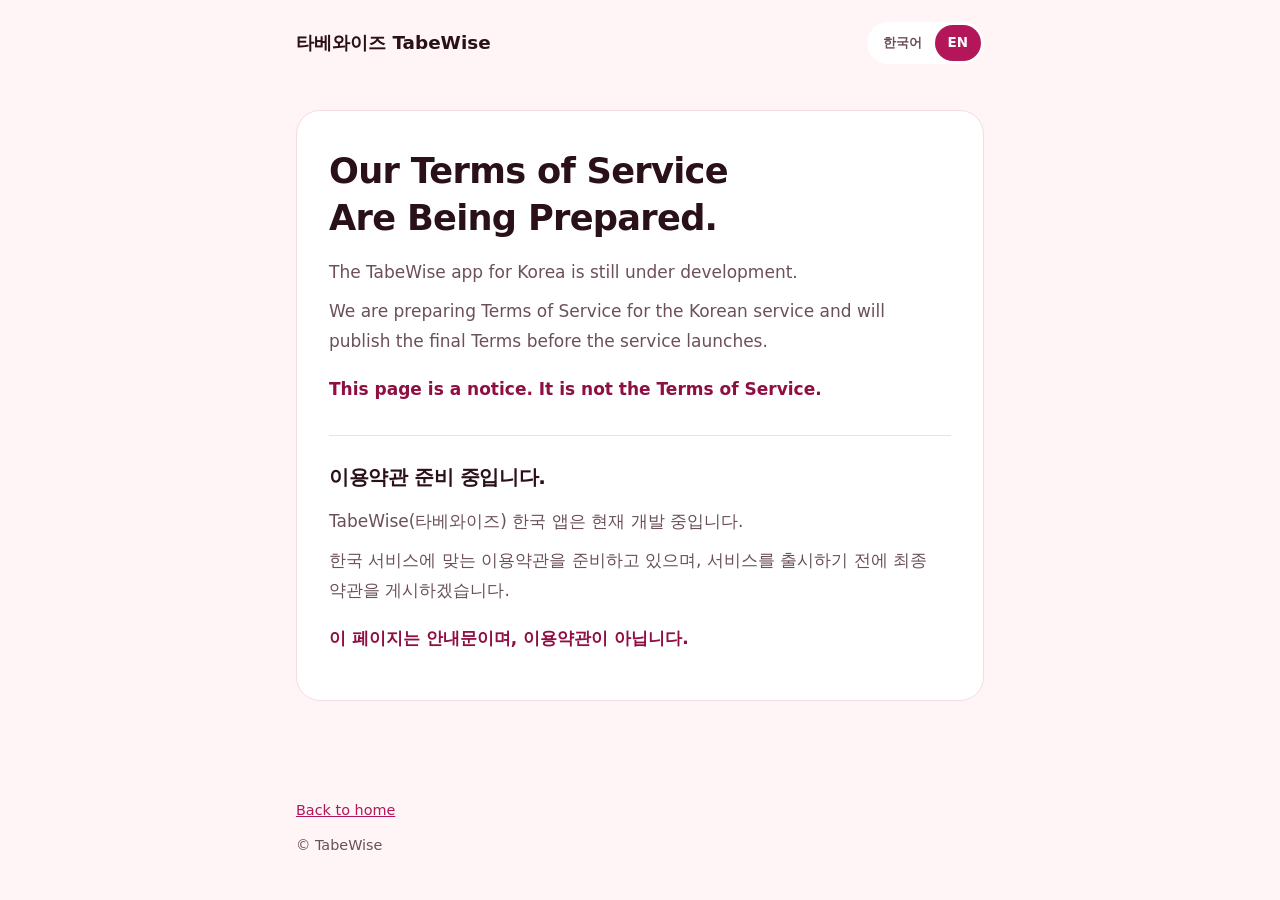
==== commit a9f5caa7: "Replace Terms with a bilingual under-preparation notice (TABEWISE-73) The previous draft described a" ====
--- a/terms-en.html
+++ b/terms-en.html
@@ -1,72 +1,62 @@
-<!doctype html>
+<!DOCTYPE html>
 <html lang="en">
 <head>
 <meta charset="utf-8">
 <meta name="color-scheme" content="light">
 <meta name="viewport" content="width=device-width, initial-scale=1">
-<title>Terms of Use (Draft) | TabeWise</title>
-<meta name="description" content="Draft TabeWise Terms of Use (under review). Not yet in force.">
-<meta name="theme-color" content="#ffe1ea">
-<meta name="robots" content="noindex">
-<link rel="icon" type="image/svg+xml" href="images/favicon.svg">
-<link rel="icon" type="image/png" sizes="32x32" href="images/favicon-32.png">
+<title>Terms of Service in preparation | TabeWise</title>
+<meta name="description" content="Our Terms of Service Are Being Prepared. The TabeWise app for Korea is still under development. We are preparing Terms of Service for the Korean service and will publish the final Terms before the service launches.">
+<meta name="theme-color" content="#fff4f6">
+<!-- Neutral temporary icon until the Korean brand assets are approved. -->
+<link rel="icon" href="data:image/svg+xml,%3Csvg xmlns='http://www.w3.org/2000/svg' viewBox='0 0 32 32'%3E%3Crect width='32' height='32' rx='8' fill='%23b3175a'/%3E%3C/svg%3E">
 <link rel="alternate" hreflang="ko" href="terms.html">
 <link rel="alternate" hreflang="en" href="terms-en.html">
-<meta property="og:type" content="website">
-<meta property="og:site_name" content="TabeWise">
-<meta property="og:title" content="Terms of Use (Draft) | TabeWise">
-<meta property="og:description" content="Draft TabeWise Terms of Use (under review). Not yet in force.">
-<meta property="og:locale" content="en_US">
-<link rel="stylesheet" href="css/style.css?v=15">
-<link rel="stylesheet" href="css/legal.css?v=2">
+<!-- Temporary notice (TABEWISE-73). Self-contained: it uses no shared stylesheet or image. Not legal text. -->
+<style>
+*{box-sizing:border-box}
+body{margin:0;background:#fff4f6;color:#2a1019;font:400 17px/1.75 Pretendard,-apple-system,BlinkMacSystemFont,"Apple SD Gothic Neo","Noto Sans KR","Malgun Gothic",system-ui,sans-serif;word-break:keep-all;overflow-wrap:break-word;min-height:100vh;display:flex;flex-direction:column}
+a{color:#b3175a}a:focus-visible{outline:3px solid #b3175a;outline-offset:3px}
+header,footer,main{width:100%;max-width:728px;margin:0 auto;padding:0 20px}
+header{display:flex;justify-content:space-between;align-items:center;gap:12px;padding-top:22px;padding-bottom:22px}
+.brand{font-weight:800;font-size:1.15rem;color:#2a1019;text-decoration:none;white-space:nowrap}
+nav{display:flex;background:#fff;border-radius:999px;padding:3px}
+nav a{padding:6px 13px;border-radius:999px;font-size:.84rem;font-weight:700;text-decoration:none;color:#6b5059;white-space:nowrap}
+nav a[aria-current]{background:#b3175a;color:#fff}
+main{flex:1;padding-top:24px;padding-bottom:48px}
+.card{background:#fff;border:1px solid #f3dde3;border-radius:24px;padding:36px 32px}
+h1,h2{line-height:1.35;letter-spacing:-.02em;margin:0 0 16px;text-wrap:balance}
+h1{font-size:clamp(1.6rem,5vw,2.2rem)}h2{font-size:1.25rem}
+p{margin:0 0 10px;color:#6b5059}
+.note{margin-top:18px;font-weight:700;color:#8f0f42}
+.secondary{border-top:1px solid #f3dde3;margin-top:30px;padding-top:28px}
+footer{padding-bottom:32px;font-size:.9rem;color:#6b5059}
+@media(max-width:480px){.card{padding:28px 20px}}
+</style>
 </head>
 <body>
-<header class="nav">
-  <div class="wrap">
-    <a class="brand" href="index.html" aria-label="TabeWise 타베와이즈"><img src="images/tabewise-logo-animated.svg" width="166" height="52" alt="타베와이즈 TabeWise"></a>
-    <div class="lang" role="group" aria-label="Language"><a href="terms.html" lang="ko" hreflang="ko">한국어</a><a href="terms-en.html" lang="en" hreflang="en" aria-current="page">EN</a></div>
-  </div>
+<header>
+  <a class="brand" href="index.html">타베와이즈 TabeWise</a>
+  <nav aria-label="Language"><a href="terms.html" lang="ko" hreflang="ko">한국어</a><a href="terms-en.html" lang="en" hreflang="en" aria-current="page">EN</a></nav>
 </header>
-
-<main id="main" class="legal-page">
-  <div class="wrap">
-    <article class="legal-card legal-doc">
-      <span class="eyebrow">Legal</span>
-      <h1>Terms of Use</h1>
-      <p class="legal-status" role="status"><i aria-hidden="true"></i><span>Status: Draft, under review</span></p>
-      <p class="note">This is a draft of the TabeWise Terms of Use. It has not been legally approved and is not yet in force. Items marked <mark class="confirm">[OWNER TO CONFIRM: …]</mark> are still to be decided by the project owner or a qualified legal professional.</p>
-      <p class="doc-meta">Draft prepared: 19 November 2026 &nbsp;·&nbsp; Effective date: <mark class="confirm">[OWNER TO CONFIRM: date]</mark></p>
-      <nav class="toc" aria-label="Contents"><h2>Contents</h2><ol><li><a href="#acceptance">Acceptance of terms</a></li><li><a href="#scope">Description and scope of the Service</a></li><li><a href="#scanning">Product scanning and preliminary information</a></li><li><a href="#accuracy">Accuracy and limitations of product information</a></li><li><a href="#dietary">Dietary, ingredient and religious screening limitations</a></li><li><a href="#responsibilities">User responsibilities</a></li><li><a href="#premium">Premium subscriptions and billing</a></li><li><a href="#renewal">Subscription renewal, cancellation and restoration</a></li><li><a href="#changes">Changes to the Service and to these Terms</a></li><li><a href="#liability">Limitation of liability</a></li><li><a href="#contact">Contact</a></li></ol></nav>
-<section class="doc-section" id="acceptance"><h2><span class="num">1.</span> Acceptance of terms</h2><p>These Terms of Use ("Terms") apply to the TabeWise website and to the TabeWise mobile application ("the App") (together, "the Service"). By using the Service you agree to these Terms. If you do not agree, please do not use it.</p><p>The Service is operated by <mark class="confirm">[OWNER TO CONFIRM: legal name, status (individual or company) and address of the operator. Also check it against the developer information shown on the app's About screen]</mark>. In these Terms, "TabeWise", "we" and "us" mean that operator.</p><p>The App is under active development and is not yet generally available through the app stores. These draft Terms describe the current and planned Service and must be finalised before public release and before any paid subscription is offered.</p></section>
-<section class="doc-section" id="scope"><h2><span class="num">2.</span> Description and scope of the Service</h2><p>TabeWise is a Japan-first lifestyle information service. Its first function is to help you understand product information, starting with food: you scan a Japanese ingredient label or a barcode, and the App shows what it could read, explains the ingredients it recognises, and shows screening results with reasons.</p><p>The App currently provides: label scanning, barcode lookup, ingredient search, screening results with reasons, allergen display, a local scan history and favourites, English and Japanese languages, and several appearance themes. Features that are described as planned or in preparation on the website are not guaranteed and may change.</p><p>The Service is provided for general information only.</p></section>
-<section class="doc-section" id="scanning"><h2><span class="num">3.</span> Product scanning and preliminary information</h2><p>Results are produced from text that the App reads from a photo or a barcode lookup, and from a built-in ingredient dictionary. All results are <strong>preliminary</strong>. They depend on what the label states and on what the App can read, and they may be incomplete or wrong.</p><ul><li>Text recognition can misread Japanese, especially on curved, glossy, dark or small labels.</li><li>Barcode lookups use Open Food Facts, a community database whose data can be incomplete, outdated or incorrect.</li><li>Labels often do not state where an ingredient comes from. When information is missing, the App shows it as unavailable and does not guess.</li><li>A product name is never treated as evidence of what a product contains.</li></ul></section>
-<section class="doc-section" id="accuracy"><h2><span class="num">4.</span> Accuracy and limitations of product information</h2><p>We work to improve the information in the App, but we do not promise that it is accurate, complete, current or suitable for any particular purpose. Product formulations change, and the information on the package is always the authority.</p><p><strong>Always read the package itself.</strong> Do not rely on the Service alone for decisions that affect your health, safety or beliefs. If you have a food allergy, an intolerance or a medical condition, follow the advice of a qualified professional and read every label yourself.</p></section>
-<section class="doc-section" id="dietary"><h2><span class="num">5.</span> Dietary, ingredient and religious screening limitations</h2><p>The App screens ingredients against draft rules for dietary considerations such as halal, vegan and vegetarian.</p><ul><li>The screening is a <strong>screening aid only</strong>. It is not halal certification, not a religious ruling (fatwa) and not an endorsement of any product.</li><li>The entries behind the screening are drafts. They have <strong>not</strong> been reviewed or approved by a qualified religious adviser.</li><li>The result "no concern identified" never means that a product is halal, vegan, vegetarian or allergen-free.</li><li>The "verified" levels are reserved for independently verified certification evidence, which the App cannot produce at this time.</li><li>TabeWise does not provide official certification of any kind and makes no claim of government or religious approval.</li></ul><p>If a dietary or religious requirement is important to you, check the package, ask the manufacturer, or consult a qualified adviser.</p></section>
-<section class="doc-section" id="responsibilities"><h2><span class="num">6.</span> User responsibilities</h2><ul><li>Use the Service lawfully and only for your own personal, non-commercial purposes.</li><li>Do not copy, scrape or resell the Service or its data, interfere with it, or try to bypass any limit or protection in it.</li><li>Do not use the Service to photograph or process material you have no right to use.</li><li>Keep your device and your app-store account secure. You are responsible for activity under them.</li><li>Follow the licence terms of Open Food Facts data and photos where they are shown (ODbL for data, CC BY-SA for photos, © Open Food Facts contributors).</li></ul><p>Minimum age and rules for minors: <mark class="confirm">[OWNER TO CONFIRM: whether an age limit applies; parental consent requirements]</mark>.</p></section>
-<section class="doc-section" id="premium"><h2><span class="num">7.</span> Premium subscriptions and billing</h2><p>We are preparing an optional Premium subscription. <strong>Premium is not currently available for purchase and nothing is charged yet.</strong></p><p>The planned structure is a monthly plan and an annual plan that remove the daily scan limits, with a free tier that has daily limits. The free-tier limits proposed so far are 5 label scans and 10 tag scans per day, resetting at 00:00 Japan time; these limits are not yet enforced in the App.</p><p>The following are not yet decided and will be stated here before sale: <mark class="confirm">[OWNER TO CONFIRM: prices and currency, any free trial and its length, the exact free-tier limits, what "unlimited" means (including any fair-use rule), and the legal seller]</mark>.</p><p>Purchases are expected to be processed by the Apple App Store or Google Play, through the store's own payment system, and managed through RevenueCat, a subscription-management service. We do not receive your payment card details. <mark class="confirm">[OWNER TO CONFIRM: final wording once the store set-up is complete]</mark>.</p></section>
-<section class="doc-section" id="renewal"><h2><span class="num">8.</span> Subscription renewal, cancellation and restoration</h2><p>The following describes the intended arrangements and will be confirmed before Premium is sold:</p><ul><li>Subscriptions are expected to renew automatically at the end of each period unless cancelled in advance. <mark class="confirm">[OWNER TO CONFIRM: renewal timing and notice rules required by the stores and Japanese law]</mark></li><li>You cancel through your Apple or Google account's subscription settings, not by deleting the App. <mark class="confirm">[OWNER TO CONFIRM: exact cancellation steps and effect on the current paid period]</mark></li><li>The App does not require a TabeWise account or login. The App includes a “Restore purchases” control for checking eligible purchases associated with the relevant Apple or Google store account. Restoration depends on the store account, configured products and a valid purchase; it does not transfer purchases between different store accounts.</li><li>Refunds are handled by the app store under its own rules. <mark class="confirm">[OWNER TO CONFIRM: whether TabeWise offers anything beyond the stores' refund rules]</mark></li></ul></section>
-<section class="doc-section" id="changes"><h2><span class="num">9.</span> Changes to the Service and to these Terms</h2><p>We may change, suspend or stop any part of the Service, including free features, at any time. We may update these Terms. The date of the latest version is shown at the top of this page. If we make a material change, we will tell you in a reasonable way, for example on the website or in the App <mark class="confirm">[OWNER TO CONFIRM: how changes will be announced and when they take effect]</mark>. If you keep using the Service after a change takes effect, you accept the updated Terms.</p></section>
-<section class="doc-section" id="liability"><h2><span class="num">10.</span> Limitation of liability</h2><p>The Service is provided "as is" and "as available". To the extent permitted by law, TabeWise does not give any warranty about it, and is not liable for losses arising from your use of or reliance on it, including health, allergic, dietary or religious consequences, or from errors, gaps or interruptions in the Service or in third-party data.</p><p>Nothing in these Terms limits any liability that cannot be limited under applicable law, including mandatory consumer protection rules in Japan.</p><p>Governing law and courts: <mark class="confirm">[OWNER TO CONFIRM: governing law and jurisdiction; to be set by a qualified Japanese legal professional]</mark>.</p></section>
-<section class="doc-section" id="contact"><h2><span class="num">11.</span> Contact</h2><p>Questions about these Terms: <mark class="confirm">[OWNER TO CONFIRM: contact email for legal and privacy enquiries. The website currently shows tabewise.jp@gmail.com for collaboration enquiries, and the app's "Report a correction" button uses a different address]</mark>.</p></section>
-      <div class="legal-actions">
-        <a class="btn btn-primary" href="terms.html" lang="ko" hreflang="ko">한국어 버전 보기 (이용약관)</a>
-        <a class="btn btn-ghost" href="index.html">Back to the TabeWise homepage</a>
-      </div>
-    </article>
+<main>
+  <div class="card">
+    <section class="primary" lang="en">
+      <h1>Our Terms of Service Are Being Prepared.</h1>
+      <p>The TabeWise app for Korea is still under development.</p>
+      <p>We are preparing Terms of Service for the Korean service and will publish the final Terms before the service launches.</p>
+      <p class="note">This page is a notice. It is not the Terms of Service.</p>
+    </section>
+    <section class="secondary" lang="ko">
+      <h2>이용약관 준비 중입니다.</h2>
+      <p>TabeWise(타베와이즈) 한국 앱은 현재 개발 중입니다.</p>
+      <p>한국 서비스에 맞는 이용약관을 준비하고 있으며, 서비스를 출시하기 전에 최종 약관을 게시하겠습니다.</p>
+      <p class="note">이 페이지는 안내문이며, 이용약관이 아닙니다.</p>
+    </section>
   </div>
 </main>
-
 <footer>
-  <div class="wrap">
-    <div class="fgrid">
-      <div>
-        <a class="brand" href="#top" aria-label="TabeWise 타베와이즈"><img src="images/tabewise-logo-animated.svg" width="166" height="52" alt="타베와이즈 TabeWise"></a>
-        <p class="foot-p">Eat Smart. Know Better. A Japan-first lifestyle discovery platform, starting with food.</p>
-      </div>
-    </div>
-    <nav class="legal-links" aria-label="Legal"><a href="terms-en.html">Terms of Use</a></nav>
-    <div class="small"><span>© TabeWise</span></div>
-  </div>
+  <p><a href="index.html">Back to home</a></p>
+  <p>© TabeWise</p>
 </footer>
 </body>
 </html>
